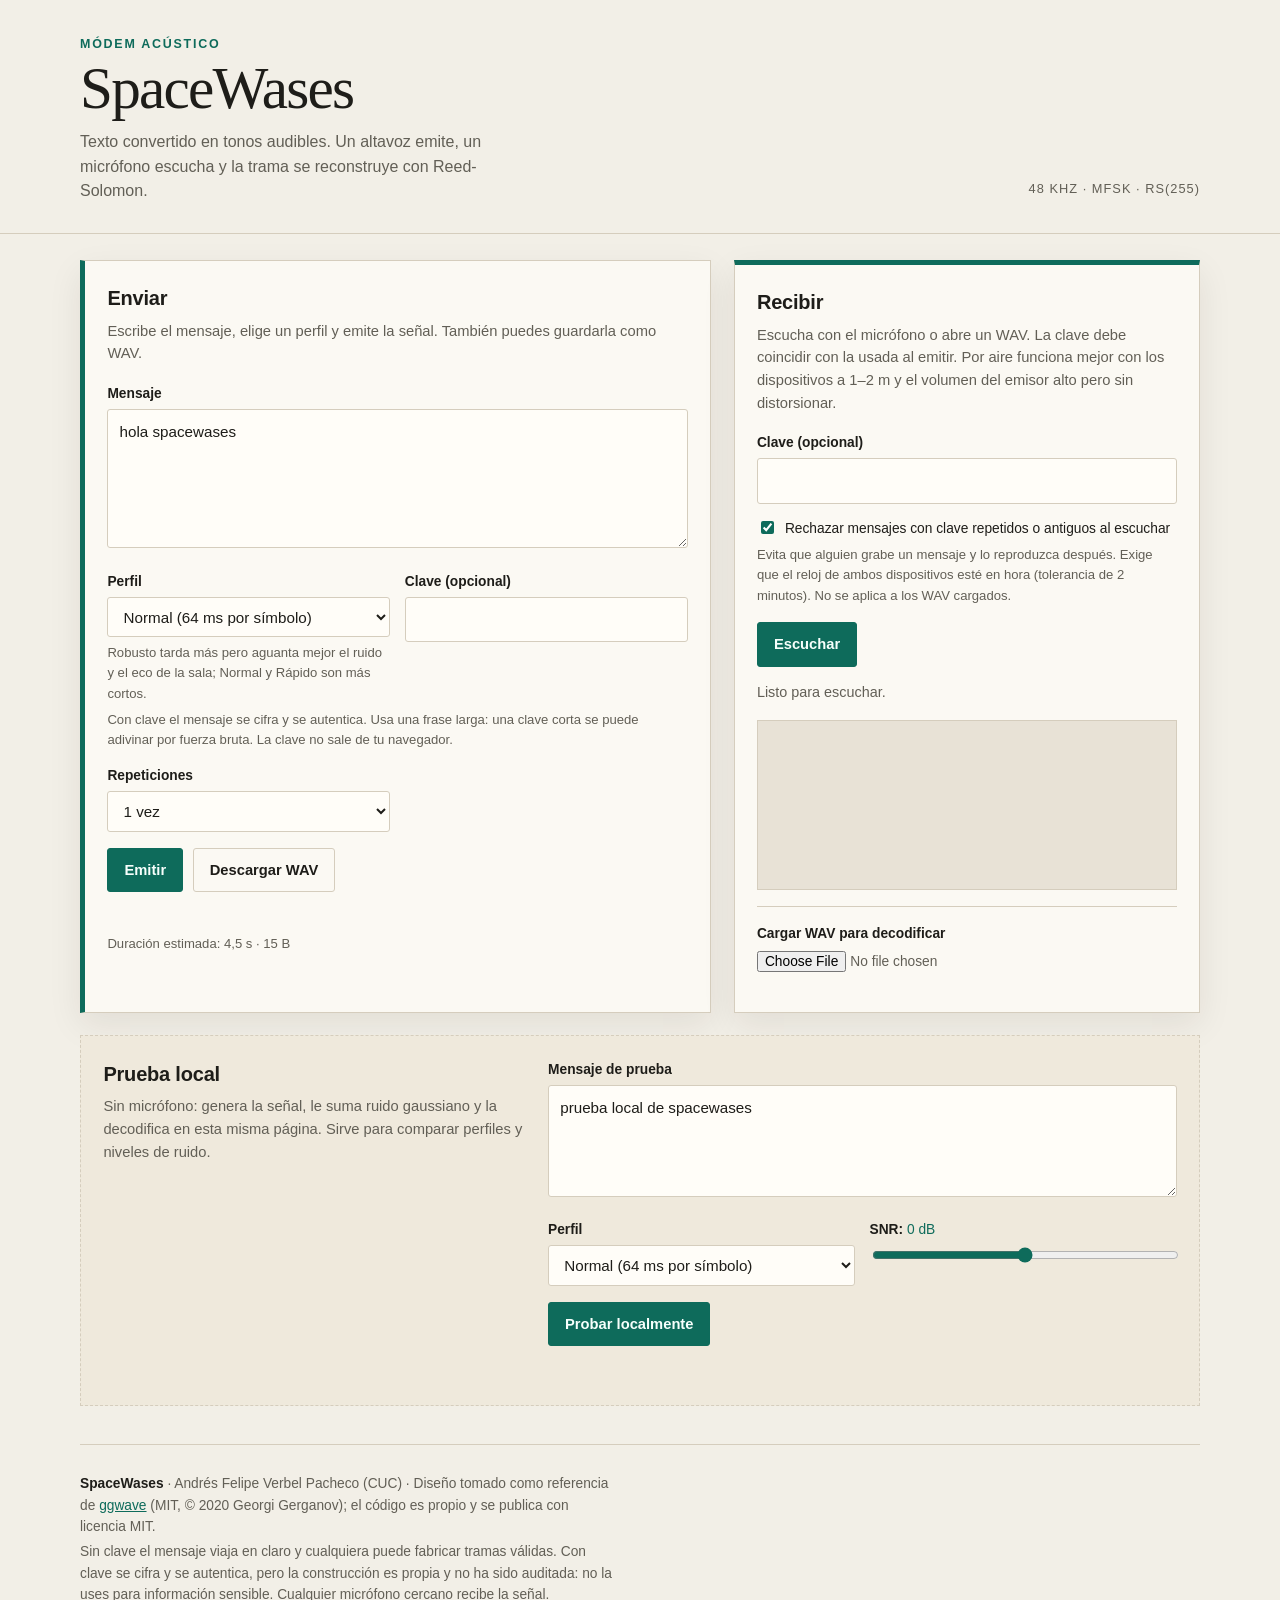
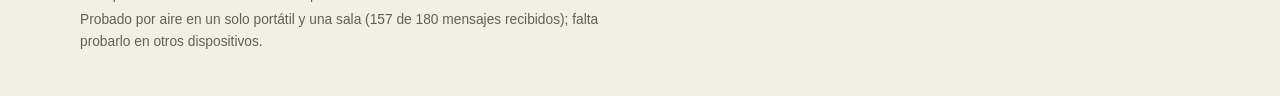
==== mi_version/web/index.html @ 9a7e0c62 "Licencia MIT para el material propio" ====
<!doctype html>
<html lang="es">
<head>
  <meta charset="utf-8">
  <meta name="viewport" content="width=device-width, initial-scale=1">
  <meta http-equiv="Content-Security-Policy" content="default-src 'self'; script-src 'self'; style-src 'self'; img-src 'self' data:; connect-src 'self'; object-src 'none'; base-uri 'none'; form-action 'none'">
  <meta name="description" content="SpaceWases: módem acústico para transmitir texto por sonido con el altavoz y el micrófono.">
  <title>SpaceWases · módem acústico</title>
  <link rel="stylesheet" href="style.css?v=20261031">
</head>
<body>
  <header class="site-header">
    <div class="wrap header-inner">
      <div>
        <p class="eyebrow">Módem acústico</p>
        <h1>SpaceWases</h1>
        <p class="lede">Texto convertido en tonos audibles. Un altavoz emite, un micrófono escucha y la trama se reconstruye con Reed-Solomon.</p>
      </div>
      <p class="header-note">48 kHz · MFSK · RS(255)</p>
    </div>
  </header>

  <main class="wrap layout">
    <section class="panel panel-send" aria-labelledby="send-title">
      <h2 id="send-title">Enviar</h2>
      <p class="panel-note">Escribe el mensaje, elige un perfil y emite la señal. También puedes guardarla como WAV.</p>

      <label for="send-text">Mensaje</label>
      <textarea id="send-text" rows="5" maxlength="2000">hola spacewases</textarea>

      <div class="field-row">
        <div class="field">
          <label for="send-profile">Perfil</label>
          <select id="send-profile" aria-describedby="profile-hint"></select>
          <p id="profile-hint" class="meta">Robusto tarda más pero aguanta mejor el ruido y el eco de la sala; Normal y Rápido son más cortos.</p>
        </div>
        <div class="field">
          <label for="send-key">Clave (opcional)</label>
          <input id="send-key" type="password" autocomplete="off" spellcheck="false" aria-describedby="key-hint">
        </div>
      </div>
      <p id="key-hint" class="meta">Con clave el mensaje se cifra y se autentica. Usa una frase larga: una clave corta se puede adivinar por fuerza bruta. La clave no sale de tu navegador.</p>

      <div class="field-row">
        <div class="field">
          <label for="send-repeat">Repeticiones</label>
          <select id="send-repeat">
            <option value="1">1 vez</option>
            <option value="2">2 veces (tolera un bloque dañado)</option>
            <option value="3">3 veces</option>
          </select>
        </div>
      </div>

      <div class="actions">
        <button id="emit" type="button" class="primary">Emitir</button>
        <button id="download" type="button">Descargar WAV</button>
      </div>
      <p id="send-status" class="status" role="status" aria-live="polite"></p>
      <p id="duration" class="meta"></p>
    </section>

    <section class="panel panel-receive" aria-labelledby="receive-title">
      <h2 id="receive-title">Recibir</h2>
      <p class="panel-note">Escucha con el micrófono o abre un WAV. La clave debe coincidir con la usada al emitir. Por aire funciona mejor con los dispositivos a 1–2 m y el volumen del emisor alto pero sin distorsionar.</p>

      <label for="receive-key">Clave (opcional)</label>
      <input id="receive-key" type="password" autocomplete="off" spellcheck="false">

      <label class="check" for="replay-guard">
        <input id="replay-guard" type="checkbox" checked>
        Rechazar mensajes con clave repetidos o antiguos al escuchar
      </label>
      <p class="meta">Evita que alguien grabe un mensaje y lo reproduzca después. Exige que el reloj de ambos dispositivos esté en hora (tolerancia de 2 minutos). No se aplica a los WAV cargados.</p>

      <div class="actions">
        <button id="listen" type="button" class="primary">Escuchar</button>
      </div>
      <p id="receive-status" class="status" role="status" aria-live="polite">Listo para escuchar.</p>

      <canvas id="spectrum" role="img" aria-label="Espectro de audio en vivo"></canvas>

      <div class="file-row">
        <label for="wav-file">Cargar WAV para decodificar</label>
        <input id="wav-file" type="file" accept=".wav,audio/wav,audio/x-wav">
      </div>

      <ol id="messages" class="messages" aria-live="polite" aria-label="Mensajes recibidos"></ol>
    </section>

    <section class="panel panel-local" aria-labelledby="local-title">
      <div class="local-copy">
        <h2 id="local-title">Prueba local</h2>
        <p class="panel-note">Sin micrófono: genera la señal, le suma ruido gaussiano y la decodifica en esta misma página. Sirve para comparar perfiles y niveles de ruido.</p>
      </div>

      <div class="local-form">
        <label for="local-text">Mensaje de prueba</label>
        <textarea id="local-text" rows="2" maxlength="2000">prueba local de spacewases</textarea>

        <div class="field-row">
          <div class="field">
            <label for="local-profile">Perfil</label>
            <select id="local-profile"></select>
          </div>
          <div class="field">
            <label for="local-snr">SNR: <output id="snr-value" for="local-snr">0 dB</output></label>
            <input id="local-snr" type="range" min="-12" max="12" step="1" value="0">
          </div>
        </div>

        <div class="actions">
          <button id="local-run" type="button" class="primary">Probar localmente</button>
        </div>
        <p id="local-result" class="status" role="status" aria-live="polite"></p>
      </div>
    </section>
  </main>

  <footer class="wrap site-footer">
    <p><strong>SpaceWases</strong> · Andrés Felipe Verbel Pacheco (CUC) · Diseño tomado como referencia de <a href="https://github.com/ggerganov/ggwave">ggwave</a> (MIT, © 2020 Georgi Gerganov); el código es propio y se publica con licencia MIT.</p>
    <p>Sin clave el mensaje viaja en claro y cualquiera puede fabricar tramas válidas. Con clave se cifra y se autentica, pero la construcción es propia y no ha sido auditada: no la uses para información sensible. Cualquier micrófono cercano recibe la señal.</p>
    <p>Probado por aire en un solo portátil y una sala (157 de 180 mensajes recibidos); falta probarlo en otros dispositivos.</p>
  </footer>

  <script type="module" src="app.js?v=20261031"></script>
</body>
</html>
---- mi_version/web/style.css ----
:root {
  color-scheme: light dark;
  --bg: #f2efe7;
  --surface: #fbf9f3;
  --surface-2: #efe9dc;
  --field: #fffdf8;
  --ink: #1e1d19;
  --muted: #625f56;
  --line: #d5cdbd;
  --accent: #0e6b5b;
  --accent-ink: #f7fffc;
  --accent-soft: #d9ebe5;
  --focus: #9b5a12;
  --ok: #1d6b3c;
  --error: #9c2f27;
  --busy: #7a5410;
  --canvas: #e8e2d6;
  --shadow: 0 12px 32px rgb(35 30 18 / 8%);
}

@media (prefers-color-scheme: dark) {
  :root {
    --bg: #121512;
    --surface: #1a1e1a;
    --surface-2: #20251f;
    --field: #121612;
    --ink: #e9e6dd;
    --muted: #a9a497;
    --line: #353b32;
    --accent: #77cbb8;
    --accent-ink: #0b1a15;
    --accent-soft: #1e3b32;
    --focus: #e0a458;
    --ok: #8ed6a8;
    --error: #f0a19a;
    --busy: #e6c274;
    --canvas: #0e120e;
    --shadow: 0 14px 34px rgb(0 0 0 / 35%);
  }
}

* {
  box-sizing: border-box;
}

html {
  scroll-behavior: smooth;
}

body {
  margin: 0;
  background: var(--bg);
  color: var(--ink);
  font-family: "Segoe UI", "Helvetica Neue", Arial, sans-serif;
  font-size: 16px;
  line-height: 1.55;
}

.wrap {
  width: min(1120px, 100% - 2.5rem);
  margin-inline: auto;
}

.site-header {
  border-bottom: 1px solid var(--line);
  padding: 2.2rem 0 1.8rem;
}

.header-inner {
  display: flex;
  align-items: flex-end;
  justify-content: space-between;
  gap: 2rem;
}

.eyebrow {
  margin: 0 0 0.25rem;
  color: var(--accent);
  font-size: 0.78rem;
  font-weight: 700;
  letter-spacing: 0.14em;
  text-transform: uppercase;
}

h1 {
  margin: 0;
  font-family: Georgia, "Times New Roman", serif;
  font-size: clamp(2.4rem, 5vw, 3.7rem);
  font-weight: 500;
  letter-spacing: -0.03em;
  line-height: 1;
}

.lede {
  margin: 0.75rem 0 0;
  max-width: 48ch;
  color: var(--muted);
}

.header-note {
  margin: 0;
  padding-bottom: 0.35rem;
  color: var(--muted);
  font-size: 0.8rem;
  letter-spacing: 0.08em;
  text-transform: uppercase;
  white-space: nowrap;
}

.layout {
  display: grid;
  grid-template-columns: minmax(0, 1.15fr) minmax(0, 0.85fr);
  gap: 1.4rem;
  padding: 1.6rem 0 2.4rem;
}

.panel {
  min-width: 0;
  background: var(--surface);
  border: 1px solid var(--line);
  padding: 1.4rem;
  box-shadow: var(--shadow);
}

.panel-send {
  border-left: 5px solid var(--accent);
}

.panel-receive {
  border-top: 5px solid var(--accent);
}

.panel-local {
  grid-column: 1 / -1;
  display: grid;
  grid-template-columns: minmax(0, 0.8fr) minmax(0, 1.2fr);
  gap: 1.6rem;
  background: var(--surface-2);
  border-style: dashed;
  box-shadow: none;
}

h2 {
  margin: 0 0 0.35rem;
  font-size: 1.25rem;
  font-weight: 700;
  letter-spacing: -0.01em;
}

.panel-note {
  margin: 0 0 1.1rem;
  color: var(--muted);
  font-size: 0.92rem;
}

label {
  display: block;
  margin-bottom: 0.3rem;
  font-size: 0.86rem;
  font-weight: 600;
}

textarea,
input[type="password"],
input[type="text"],
select {
  width: 100%;
  padding: 0.62rem 0.7rem;
  border: 1px solid var(--line);
  border-radius: 3px;
  background: var(--field);
  color: var(--ink);
  font: inherit;
  font-size: 0.95rem;
}

textarea {
  min-height: 7rem;
  resize: vertical;
}

input[type="range"] {
  width: 100%;
  accent-color: var(--accent);
}

textarea:focus-visible,
input:focus-visible,
select:focus-visible,
button:focus-visible,
a:focus-visible {
  outline: 3px solid var(--focus);
  outline-offset: 2px;
}

.field-row {
  display: grid;
  grid-template-columns: 1fr 1fr;
  gap: 0.9rem;
  margin-top: 0.9rem;
}

.field {
  min-width: 0;
}

.actions {
  display: flex;
  flex-wrap: wrap;
  gap: 0.6rem;
  margin-top: 1rem;
}

button {
  border: 1px solid var(--line);
  border-radius: 3px;
  padding: 0.62rem 1rem;
  background: transparent;
  color: var(--ink);
  font: inherit;
  font-size: 0.92rem;
  font-weight: 600;
  cursor: pointer;
}

button:hover:not(:disabled) {
  border-color: var(--accent);
  color: var(--accent);
}

button.primary {
  background: var(--accent);
  border-color: var(--accent);
  color: var(--accent-ink);
}

button.primary:hover:not(:disabled) {
  filter: brightness(1.08);
  color: var(--accent-ink);
}

button.active {
  background: var(--error);
  border-color: var(--error);
  color: #fff;
}

button:disabled {
  cursor: wait;
  opacity: 0.55;
}

.status {
  min-height: 1.5em;
  margin: 0.9rem 0 0;
  color: var(--muted);
  font-size: 0.9rem;
}

.status[data-kind="ok"] {
  color: var(--ok);
}

.status[data-kind="error"] {
  color: var(--error);
}

.status[data-kind="busy"] {
  color: var(--busy);
}

.meta {
  margin: 0.35rem 0 0;
  color: var(--muted);
  font-size: 0.82rem;
}

label.check {
  display: flex;
  align-items: flex-start;
  gap: 0.5rem;
  margin: 0.9rem 0 0;
  font-weight: 500;
}

label.check input {
  margin-top: 0.2rem;
  accent-color: var(--accent);
}

canvas {
  display: block;
  width: 100%;
  height: 170px;
  margin-top: 1rem;
  border: 1px solid var(--line);
  background: var(--canvas);
}

.file-row {
  margin-top: 1rem;
  padding-top: 1rem;
  border-top: 1px solid var(--line);
}

input[type="file"] {
  max-width: 100%;
  color: var(--muted);
  font-size: 0.86rem;
}

.messages {
  margin: 1rem 0 0;
  padding: 0;
  max-height: 14rem;
  overflow-y: auto;
  list-style: none;
}

.messages li {
  display: grid;
  grid-template-columns: auto 1fr auto;
  gap: 0.6rem;
  align-items: baseline;
  padding: 0.55rem 0;
  border-top: 1px solid var(--line);
  font-size: 0.9rem;
}

.messages time {
  color: var(--muted);
  font-variant-numeric: tabular-nums;
  font-size: 0.78rem;
}

.message-text {
  overflow-wrap: anywhere;
}

.message-kind {
  color: var(--accent);
  font-size: 0.72rem;
  font-weight: 700;
  letter-spacing: 0.08em;
  text-transform: uppercase;
}

.local-copy {
  align-self: start;
}

.local-form {
  min-width: 0;
}

output {
  font-weight: 400;
  color: var(--accent);
}

.site-footer {
  padding: 1.5rem 0 2.5rem;
  border-top: 1px solid var(--line);
  color: var(--muted);
  font-size: 0.86rem;
}

.site-footer p {
  margin: 0.25rem 0;
  max-width: 70ch;
}

.site-footer strong {
  color: var(--ink);
}

.site-footer a {
  color: var(--accent);
}

@media (max-width: 860px) {
  .layout,
  .panel-local {
    grid-template-columns: minmax(0, 1fr);
  }

  .header-inner {
    align-items: flex-start;
    flex-direction: column;
    gap: 1rem;
  }

  .header-note {
    white-space: normal;
  }
}

@media (max-width: 560px) {
  .field-row {
    grid-template-columns: 1fr;
  }

  .messages li {
    grid-template-columns: 1fr auto;
  }

  .messages time {
    grid-column: 1 / -1;
  }
}

@media (prefers-reduced-motion: reduce) {
  html {
    scroll-behavior: auto;
  }

  *,
  *::before,
  *::after {
    animation-duration: 0.01ms !important;
    animation-iteration-count: 1 !important;
    transition-duration: 0.01ms !important;
  }
}
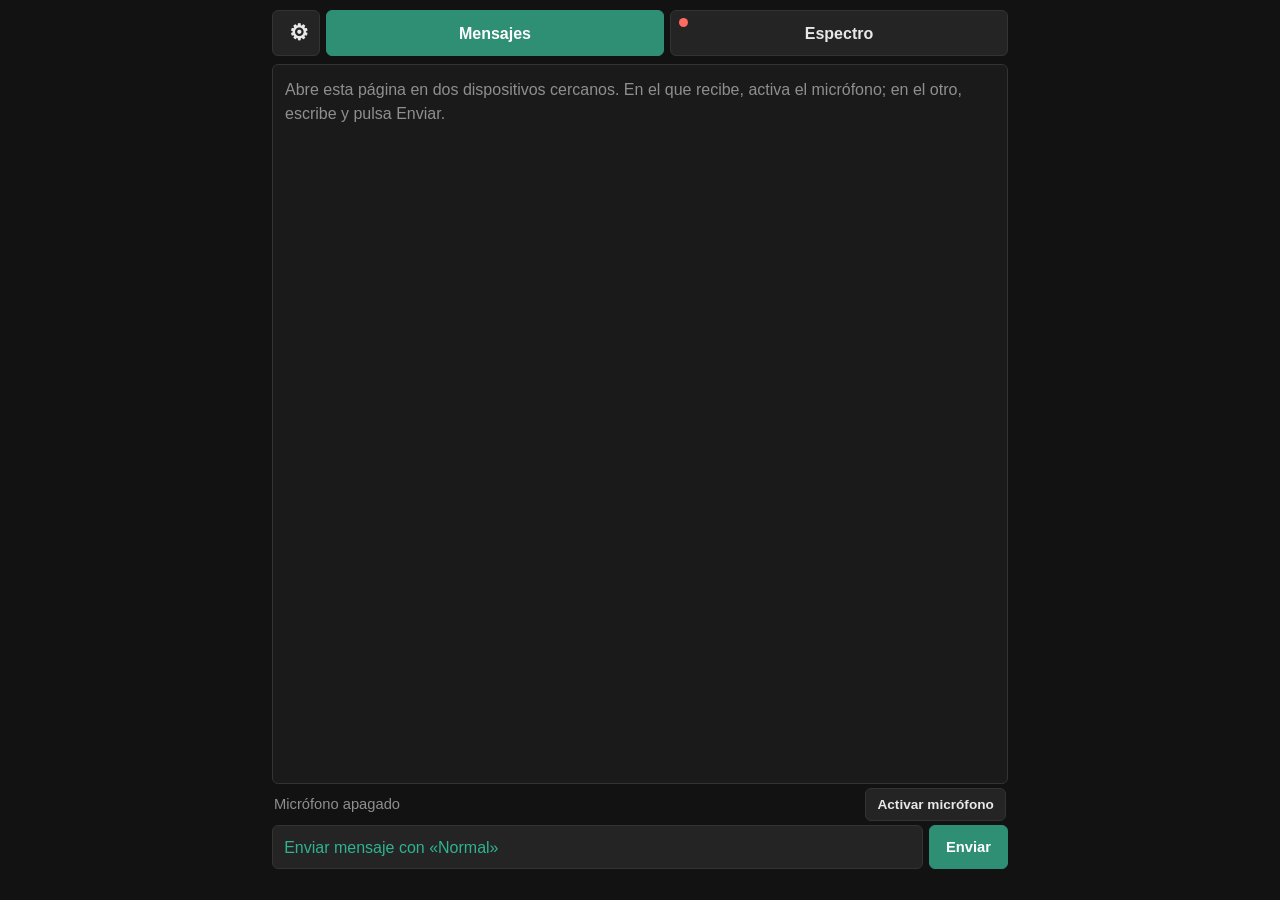
==== commit f3b64eed: "Interfaz web con la disposicion de Waver" ====
--- a/mi_version/web/index.html
+++ b/mi_version/web/index.html
@@ -2,127 +2,113 @@
 <html lang="es">
 <head>
   <meta charset="utf-8">
-  <meta name="viewport" content="width=device-width, initial-scale=1">
+  <meta name="viewport" content="width=device-width, initial-scale=1, viewport-fit=cover">
   <meta http-equiv="Content-Security-Policy" content="default-src 'self'; script-src 'self'; style-src 'self'; img-src 'self' data:; connect-src 'self'; object-src 'none'; base-uri 'none'; form-action 'none'">
-  <meta name="description" content="SpaceWases: módem acústico para transmitir texto por sonido con el altavoz y el micrófono.">
-  <title>SpaceWases · módem acústico</title>
-  <link rel="stylesheet" href="style.css?v=20261031">
+  <meta name="description" content="SpaceWases: envía y recibe texto por sonido entre dispositivos cercanos, con el altavoz y el micrófono.">
+  <meta name="theme-color" content="#141414">
+  <title>SpaceWases</title>
+  <link rel="stylesheet" href="style.css?v=20261031b">
 </head>
 <body>
-  <header class="site-header">
-    <div class="wrap header-inner">
-      <div>
-        <p class="eyebrow">Módem acústico</p>
-        <h1>SpaceWases</h1>
-        <p class="lede">Texto convertido en tonos audibles. Un altavoz emite, un micrófono escucha y la trama se reconstruye con Reed-Solomon.</p>
-      </div>
-      <p class="header-note">48 kHz · MFSK · RS(255)</p>
-    </div>
-  </header>
+  <div class="app">
+    <nav class="tabs" role="tablist" aria-label="Secciones">
+      <button id="tab-settings" class="tab tab-icon" type="button" role="tab" aria-controls="view-settings" aria-selected="false" aria-label="Ajustes" title="Ajustes">⚙</button>
+      <button id="tab-messages" class="tab" type="button" role="tab" aria-controls="view-messages" aria-selected="true">
+        <span id="dot-messages" class="dot dot-new" hidden></span>Mensajes
+      </button>
+      <button id="tab-spectrum" class="tab" type="button" role="tab" aria-controls="view-spectrum" aria-selected="false">
+        <span id="dot-spectrum" class="dot dot-off" aria-hidden="true"></span>Espectro
+      </button>
+    </nav>
 
-  <main class="wrap layout">
-    <section class="panel panel-send" aria-labelledby="send-title">
-      <h2 id="send-title">Enviar</h2>
-      <p class="panel-note">Escribe el mensaje, elige un perfil y emite la señal. También puedes guardarla como WAV.</p>
+    <section id="view-messages" class="view view-messages" role="tabpanel" aria-labelledby="tab-messages">
+      <ol id="messages" class="log" aria-live="polite" aria-label="Historial de mensajes">
+        <li class="log-hint">Abre esta página en dos dispositivos cercanos. En el que recibe, activa el micrófono; en el otro, escribe y pulsa Enviar.</li>
+      </ol>
 
-      <label for="send-text">Mensaje</label>
-      <textarea id="send-text" rows="5" maxlength="2000">hola spacewases</textarea>
-
-      <div class="field-row">
-        <div class="field">
-          <label for="send-profile">Perfil</label>
-          <select id="send-profile" aria-describedby="profile-hint"></select>
-          <p id="profile-hint" class="meta">Robusto tarda más pero aguanta mejor el ruido y el eco de la sala; Normal y Rápido son más cortos.</p>
-        </div>
-        <div class="field">
-          <label for="send-key">Clave (opcional)</label>
-          <input id="send-key" type="password" autocomplete="off" spellcheck="false" aria-describedby="key-hint">
-        </div>
-      </div>
-      <p id="key-hint" class="meta">Con clave el mensaje se cifra y se autentica. Usa una frase larga: una clave corta se puede adivinar por fuerza bruta. La clave no sale de tu navegador.</p>
-
-      <div class="field-row">
-        <div class="field">
-          <label for="send-repeat">Repeticiones</label>
-          <select id="send-repeat">
-            <option value="1">1 vez</option>
-            <option value="2">2 veces (tolera un bloque dañado)</option>
-            <option value="3">3 veces</option>
-          </select>
-        </div>
+      <div class="statusline">
+        <span id="rx-status" class="rx-status" role="status">Micrófono apagado</span>
+        <progress id="tx-progress" class="tx-progress" max="1" value="0" hidden></progress>
+        <button id="cancel-rx" type="button" class="small" hidden>Detener</button>
+        <button id="listen" type="button" class="small">Activar micrófono</button>
       </div>
 
-      <div class="actions">
-        <button id="emit" type="button" class="primary">Emitir</button>
-        <button id="download" type="button">Descargar WAV</button>
-      </div>
-      <p id="send-status" class="status" role="status" aria-live="polite"></p>
-      <p id="duration" class="meta"></p>
+      <form id="send-form" class="composer" autocomplete="off">
+        <label for="send-text" class="visually-hidden">Mensaje</label>
+        <input id="send-text" type="text" maxlength="2000" enterkeyhint="send" spellcheck="true">
+        <button id="emit" type="submit" class="primary">Enviar</button>
+      </form>
+      <p id="duration" class="duration" aria-live="off"></p>
     </section>
 
-    <section class="panel panel-receive" aria-labelledby="receive-title">
-      <h2 id="receive-title">Recibir</h2>
-      <p class="panel-note">Escucha con el micrófono o abre un WAV. La clave debe coincidir con la usada al emitir. Por aire funciona mejor con los dispositivos a 1–2 m y el volumen del emisor alto pero sin distorsionar.</p>
+    <section id="view-spectrum" class="view view-spectrum" role="tabpanel" aria-labelledby="tab-spectrum" hidden>
+      <canvas id="spectrum" role="img" aria-label="Espectro y cascada del audio del micrófono"></canvas>
+      <p class="muted">Arriba, el espectro actual hasta 8 kHz; abajo, la cascada de los últimos segundos. Los tonos de SpaceWases van de 1,9 a 6,2 kHz.</p>
+    </section>
 
-      <label for="receive-key">Clave (opcional)</label>
-      <input id="receive-key" type="password" autocomplete="off" spellcheck="false">
+    <section id="view-settings" class="view view-settings" role="tabpanel" aria-labelledby="tab-settings" hidden>
+      <h1>SpaceWases</h1>
+      <p class="muted">Texto por sonido entre dispositivos cercanos: MFSK a 48 kHz con Reed-Solomon.</p>
 
-      <label class="check" for="replay-guard">
-        <input id="replay-guard" type="checkbox" checked>
-        Rechazar mensajes con clave repetidos o antiguos al escuchar
-      </label>
-      <p class="meta">Evita que alguien grabe un mensaje y lo reproduzca después. Exige que el reloj de ambos dispositivos esté en hora (tolerancia de 2 minutos). No se aplica a los WAV cargados.</p>
-
-      <div class="actions">
-        <button id="listen" type="button" class="primary">Escuchar</button>
-      </div>
-      <p id="receive-status" class="status" role="status" aria-live="polite">Listo para escuchar.</p>
-
-      <canvas id="spectrum" role="img" aria-label="Espectro de audio en vivo"></canvas>
-
-      <div class="file-row">
-        <label for="wav-file">Cargar WAV para decodificar</label>
-        <input id="wav-file" type="file" accept=".wav,audio/wav,audio/x-wav">
+      <div class="setting">
+        <label for="volume">Volumen: <output id="volume-value" for="volume">100 %</output></label>
+        <input id="volume" type="range" min="5" max="100" step="5" value="100">
       </div>
 
-      <ol id="messages" class="messages" aria-live="polite" aria-label="Mensajes recibidos"></ol>
-    </section>
+      <fieldset class="setting">
+        <legend>Protocolo de envío</legend>
+        <div id="protocols" class="protocols"></div>
+        <p class="muted">Robusto aguanta mejor el ruido y el eco de la sala; Normal y Rápido son más cortos. El receptor reconoce los tres solo.</p>
+      </fieldset>
 
-    <section class="panel panel-local" aria-labelledby="local-title">
-      <div class="local-copy">
-        <h2 id="local-title">Prueba local</h2>
-        <p class="panel-note">Sin micrófono: genera la señal, le suma ruido gaussiano y la decodifica en esta misma página. Sirve para comparar perfiles y niveles de ruido.</p>
+      <div class="setting">
+        <label for="send-repeat">Repeticiones</label>
+        <select id="send-repeat">
+          <option value="1">1 vez</option>
+          <option value="2">2 veces (tolera un bloque dañado)</option>
+          <option value="3">3 veces</option>
+        </select>
       </div>
 
-      <div class="local-form">
-        <label for="local-text">Mensaje de prueba</label>
-        <textarea id="local-text" rows="2" maxlength="2000">prueba local de spacewases</textarea>
+      <div class="setting">
+        <label for="key">Clave compartida (opcional)</label>
+        <input id="key" type="password" autocomplete="off" spellcheck="false" aria-describedby="key-hint">
+        <p id="key-hint" class="muted">Con clave los mensajes se cifran y se autentican, y solo se reciben los cifrados con la misma clave. Usa una frase larga. La clave no sale de tu navegador.</p>
+        <label class="check" for="replay-guard">
+          <input id="replay-guard" type="checkbox" checked>
+          Rechazar mensajes con clave repetidos o antiguos (los relojes deben estar en hora, tolerancia de 2 min)
+        </label>
+      </div>
 
-        <div class="field-row">
-          <div class="field">
-            <label for="local-profile">Perfil</label>
-            <select id="local-profile"></select>
-          </div>
-          <div class="field">
-            <label for="local-snr">SNR: <output id="snr-value" for="local-snr">0 dB</output></label>
-            <input id="local-snr" type="range" min="-12" max="12" step="1" value="0">
-          </div>
+      <div class="setting">
+        <span class="label">Archivos WAV</span>
+        <div class="row">
+          <button id="download" type="button">Guardar el mensaje escrito como WAV</button>
+          <label class="button" for="wav-file">Decodificar un WAV</label>
+          <input id="wav-file" class="visually-hidden" type="file" accept=".wav,audio/wav,audio/x-wav">
         </div>
+        <p id="file-status" class="muted" role="status"></p>
+      </div>
 
-        <div class="actions">
-          <button id="local-run" type="button" class="primary">Probar localmente</button>
+      <details class="setting">
+        <summary>Prueba sin micrófono</summary>
+        <p class="muted">Genera la señal, le suma ruido gaussiano y la decodifica en esta página.</p>
+        <label for="local-snr">SNR: <output id="snr-value" for="local-snr">0 dB</output></label>
+        <input id="local-snr" type="range" min="-12" max="12" step="1" value="0">
+        <div class="row">
+          <button id="local-run" type="button">Probar con el mensaje escrito</button>
         </div>
-        <p id="local-result" class="status" role="status" aria-live="polite"></p>
-      </div>
+        <p id="local-result" class="muted" role="status"></p>
+      </details>
+
+      <footer class="credits">
+        <p>Andrés Felipe Verbel Pacheco (CUC) · licencia MIT. Diseño tomado como referencia de <a href="https://github.com/ggerganov/ggwave">ggwave</a> y Waver (MIT, © 2020 Georgi Gerganov); el código es propio.</p>
+        <p>Sin clave el mensaje viaja en claro y cualquiera puede fabricar mensajes. Con clave se cifra y se autentica, pero la construcción no ha sido auditada por terceros: no la uses para información sensible. Cualquier micrófono cercano recibe la señal.</p>
+        <p>Probado por aire en un solo portátil y una sala (157 de 180 mensajes recibidos).</p>
+      </footer>
     </section>
-  </main>
+  </div>
 
-  <footer class="wrap site-footer">
-    <p><strong>SpaceWases</strong> · Andrés Felipe Verbel Pacheco (CUC) · Diseño tomado como referencia de <a href="https://github.com/ggerganov/ggwave">ggwave</a> (MIT, © 2020 Georgi Gerganov); el código es propio y se publica con licencia MIT.</p>
-    <p>Sin clave el mensaje viaja en claro y cualquiera puede fabricar tramas válidas. Con clave se cifra y se autentica, pero la construcción es propia y no ha sido auditada: no la uses para información sensible. Cualquier micrófono cercano recibe la señal.</p>
-    <p>Probado por aire en un solo portátil y una sala (157 de 180 mensajes recibidos); falta probarlo en otros dispositivos.</p>
-  </footer>
-
-  <script type="module" src="app.js?v=20261031"></script>
+  <script type="module" src="app.js?v=20261031b"></script>
 </body>
 </html>
--- a/mi_version/web/style.css
+++ b/mi_version/web/style.css
@@ -1,182 +1,248 @@
 :root {
-  color-scheme: light dark;
-  --bg: #f2efe7;
-  --surface: #fbf9f3;
-  --surface-2: #efe9dc;
-  --field: #fffdf8;
-  --ink: #1e1d19;
-  --muted: #625f56;
-  --line: #d5cdbd;
-  --accent: #0e6b5b;
-  --accent-ink: #f7fffc;
-  --accent-soft: #d9ebe5;
-  --focus: #9b5a12;
-  --ok: #1d6b3c;
-  --error: #9c2f27;
-  --busy: #7a5410;
-  --canvas: #e8e2d6;
-  --shadow: 0 12px 32px rgb(35 30 18 / 8%);
-}
-
-@media (prefers-color-scheme: dark) {
-  :root {
-    --bg: #121512;
-    --surface: #1a1e1a;
-    --surface-2: #20251f;
-    --field: #121612;
-    --ink: #e9e6dd;
-    --muted: #a9a497;
-    --line: #353b32;
-    --accent: #77cbb8;
-    --accent-ink: #0b1a15;
-    --accent-soft: #1e3b32;
-    --focus: #e0a458;
-    --ok: #8ed6a8;
-    --error: #f0a19a;
-    --busy: #e6c274;
-    --canvas: #0e120e;
-    --shadow: 0 14px 34px rgb(0 0 0 / 35%);
-  }
+  color-scheme: dark;
+  --bg: #121212;
+  --panel: #1a1a1a;
+  --frame: #242424;
+  --frame-hover: #2e2e2e;
+  --line: #333333;
+  --ink: #e8e8e8;
+  --muted: #8f8f8f;
+  --recv: #4fe07a;
+  --send: #f0d84a;
+  --proto: #2fb391;
+  --error: #ff6b61;
+  --accent: #2f8f74;
+  --accent-ink: #ffffff;
+  --focus: #f0d84a;
+  --canvas: #0b0b0b;
 }
 
 * {
   box-sizing: border-box;
 }
 
-html {
-  scroll-behavior: smooth;
+[hidden] {
+  display: none !important;
+}
+
+html,
+body {
+  height: 100%;
 }
 
 body {
   margin: 0;
   background: var(--bg);
   color: var(--ink);
-  font-family: "Segoe UI", "Helvetica Neue", Arial, sans-serif;
+  font-family: "Segoe UI", Roboto, "Helvetica Neue", Arial, sans-serif;
   font-size: 16px;
-  line-height: 1.55;
-}
-
-.wrap {
-  width: min(1120px, 100% - 2.5rem);
+  line-height: 1.45;
+}
+
+.app {
+  display: flex;
+  flex-direction: column;
+  width: min(760px, 100%);
+  height: 100vh;
+  height: 100dvh;
   margin-inline: auto;
-}
-
-.site-header {
-  border-bottom: 1px solid var(--line);
-  padding: 2.2rem 0 1.8rem;
-}
-
-.header-inner {
-  display: flex;
-  align-items: flex-end;
-  justify-content: space-between;
-  gap: 2rem;
-}
-
-.eyebrow {
-  margin: 0 0 0.25rem;
-  color: var(--accent);
-  font-size: 0.78rem;
-  font-weight: 700;
-  letter-spacing: 0.14em;
-  text-transform: uppercase;
-}
-
-h1 {
+  padding: max(10px, env(safe-area-inset-top)) 12px max(10px, env(safe-area-inset-bottom));
+}
+
+.visually-hidden {
+  position: absolute;
+  width: 1px;
+  height: 1px;
+  overflow: hidden;
+  clip: rect(0 0 0 0);
+  white-space: nowrap;
+}
+
+/* Barra de pestañas, como la de Waver: ajustes, mensajes y espectro. */
+.tabs {
+  display: grid;
+  grid-template-columns: 3rem 1fr 1fr;
+  gap: 6px;
+  margin-bottom: 8px;
+}
+
+.tab {
+  position: relative;
+  min-height: 2.9rem;
+  border: 1px solid var(--line);
+  border-radius: 6px;
+  background: var(--frame);
+  color: var(--ink);
+  font: inherit;
+  font-weight: 600;
+  cursor: pointer;
+}
+
+.tab-icon {
+  font-size: 1.35rem;
+  line-height: 1;
+}
+
+.tab:hover {
+  background: var(--frame-hover);
+}
+
+.tab[aria-selected="true"],
+.tab[aria-selected="true"]:hover:not(:disabled) {
+  background: var(--accent);
+  border-color: var(--accent);
+  color: var(--accent-ink);
+}
+
+.dot {
+  position: absolute;
+  top: 7px;
+  left: 8px;
+  width: 9px;
+  height: 9px;
+  border-radius: 50%;
+}
+
+.dot[hidden] {
+  display: none;
+}
+
+.dot-new,
+.dot-off {
+  background: var(--error);
+}
+
+.dot-on {
+  background: var(--recv);
+}
+
+.view {
+  flex: 1;
+  min-height: 0;
+}
+
+.view[hidden] {
+  display: none;
+}
+
+/* Mensajes: historial que ocupa todo el alto, línea de estado y caja de envío. */
+.view-messages {
+  display: flex;
+  flex-direction: column;
+}
+
+.log {
+  flex: 1;
+  min-height: 0;
   margin: 0;
-  font-family: Georgia, "Times New Roman", serif;
-  font-size: clamp(2.4rem, 5vw, 3.7rem);
-  font-weight: 500;
-  letter-spacing: -0.03em;
-  line-height: 1;
-}
-
-.lede {
-  margin: 0.75rem 0 0;
-  max-width: 48ch;
-  color: var(--muted);
-}
-
-.header-note {
-  margin: 0;
-  padding-bottom: 0.35rem;
+  padding: 10px 12px;
+  overflow-y: auto;
+  list-style: none;
+  border: 1px solid var(--line);
+  border-radius: 6px;
+  background: var(--panel);
+}
+
+.log li {
+  padding: 3px 0;
+  overflow-wrap: anywhere;
+}
+
+.log-hint {
+  color: var(--muted);
+}
+
+.meta-line {
+  color: var(--muted);
+  font-variant-numeric: tabular-nums;
+}
+
+.recv {
+  color: var(--recv);
+}
+
+.send {
+  color: var(--send);
+}
+
+.proto {
+  color: var(--proto);
+}
+
+.error-text {
+  color: var(--error);
+}
+
+.statusline {
+  display: flex;
+  align-items: center;
+  gap: 8px;
+  min-height: 2.4rem;
+  padding: 4px 2px;
+}
+
+.rx-status {
+  flex: 1;
+  min-width: 0;
+  color: var(--muted);
+  font-size: 0.92rem;
+}
+
+.rx-status[data-kind="busy"] {
+  color: var(--recv);
+}
+
+.rx-status[data-kind="send"] {
+  color: var(--send);
+}
+
+.rx-status[data-kind="error"] {
+  color: var(--error);
+}
+
+.tx-progress {
+  flex: 1;
+  height: 0.8rem;
+  accent-color: var(--send);
+}
+
+.tx-progress[hidden] {
+  display: none;
+}
+
+.composer {
+  display: flex;
+  gap: 6px;
+}
+
+.composer input {
+  flex: 1;
+  min-width: 0;
+}
+
+.composer input::placeholder {
+  color: var(--proto);
+  opacity: 1;
+}
+
+.duration {
+  min-height: 1.3em;
+  margin: 4px 2px 0;
   color: var(--muted);
   font-size: 0.8rem;
-  letter-spacing: 0.08em;
-  text-transform: uppercase;
-  white-space: nowrap;
-}
-
-.layout {
-  display: grid;
-  grid-template-columns: minmax(0, 1.15fr) minmax(0, 0.85fr);
-  gap: 1.4rem;
-  padding: 1.6rem 0 2.4rem;
-}
-
-.panel {
-  min-width: 0;
-  background: var(--surface);
-  border: 1px solid var(--line);
-  padding: 1.4rem;
-  box-shadow: var(--shadow);
-}
-
-.panel-send {
-  border-left: 5px solid var(--accent);
-}
-
-.panel-receive {
-  border-top: 5px solid var(--accent);
-}
-
-.panel-local {
-  grid-column: 1 / -1;
-  display: grid;
-  grid-template-columns: minmax(0, 0.8fr) minmax(0, 1.2fr);
-  gap: 1.6rem;
-  background: var(--surface-2);
-  border-style: dashed;
-  box-shadow: none;
-}
-
-h2 {
-  margin: 0 0 0.35rem;
-  font-size: 1.25rem;
-  font-weight: 700;
-  letter-spacing: -0.01em;
-}
-
-.panel-note {
-  margin: 0 0 1.1rem;
-  color: var(--muted);
-  font-size: 0.92rem;
-}
-
-label {
-  display: block;
-  margin-bottom: 0.3rem;
-  font-size: 0.86rem;
-  font-weight: 600;
-}
-
-textarea,
+}
+
+/* Controles */
+input[type="text"],
 input[type="password"],
-input[type="text"],
 select {
   width: 100%;
-  padding: 0.62rem 0.7rem;
-  border: 1px solid var(--line);
-  border-radius: 3px;
-  background: var(--field);
+  padding: 0.6rem 0.7rem;
+  border: 1px solid var(--line);
+  border-radius: 6px;
+  background: var(--frame);
   color: var(--ink);
   font: inherit;
-  font-size: 0.95rem;
-}
-
-textarea {
-  min-height: 7rem;
-  resize: vertical;
 }
 
 input[type="range"] {
@@ -184,38 +250,13 @@
   accent-color: var(--accent);
 }
 
-textarea:focus-visible,
-input:focus-visible,
-select:focus-visible,
-button:focus-visible,
-a:focus-visible {
-  outline: 3px solid var(--focus);
-  outline-offset: 2px;
-}
-
-.field-row {
-  display: grid;
-  grid-template-columns: 1fr 1fr;
-  gap: 0.9rem;
-  margin-top: 0.9rem;
-}
-
-.field {
-  min-width: 0;
-}
-
-.actions {
-  display: flex;
-  flex-wrap: wrap;
-  gap: 0.6rem;
-  margin-top: 1rem;
-}
-
-button {
-  border: 1px solid var(--line);
-  border-radius: 3px;
-  padding: 0.62rem 1rem;
-  background: transparent;
+button,
+.button {
+  display: inline-block;
+  padding: 0.6rem 1rem;
+  border: 1px solid var(--line);
+  border-radius: 6px;
+  background: var(--frame);
   color: var(--ink);
   font: inherit;
   font-size: 0.92rem;
@@ -223,9 +264,9 @@
   cursor: pointer;
 }
 
-button:hover:not(:disabled) {
-  border-color: var(--accent);
-  color: var(--accent);
+button:hover:not(:disabled),
+.button:hover {
+  background: var(--frame-hover);
 }
 
 button.primary {
@@ -235,14 +276,18 @@
 }
 
 button.primary:hover:not(:disabled) {
-  filter: brightness(1.08);
-  color: var(--accent-ink);
+  filter: brightness(1.12);
+  background: var(--accent);
+}
+
+button.small {
+  padding: 0.35rem 0.7rem;
+  font-size: 0.85rem;
 }
 
 button.active {
-  background: var(--error);
   border-color: var(--error);
-  color: #fff;
+  color: var(--error);
 }
 
 button:disabled {
@@ -250,27 +295,109 @@
   opacity: 0.55;
 }
 
-.status {
-  min-height: 1.5em;
-  margin: 0.9rem 0 0;
-  color: var(--muted);
-  font-size: 0.9rem;
-}
-
-.status[data-kind="ok"] {
-  color: var(--ok);
-}
-
-.status[data-kind="error"] {
-  color: var(--error);
-}
-
-.status[data-kind="busy"] {
-  color: var(--busy);
-}
-
-.meta {
+button:focus-visible,
+input:focus-visible,
+select:focus-visible,
+summary:focus-visible,
+a:focus-visible,
+.tab:focus-visible,
+input.visually-hidden:focus-visible + .button,
+.button:has(+ input:focus-visible) {
+  outline: 2px solid var(--focus);
+  outline-offset: 2px;
+}
+
+/* Espectro */
+.view-spectrum {
+  display: flex;
+  flex-direction: column;
+}
+
+canvas {
+  display: block;
+  flex: 1;
+  width: 100%;
+  min-height: 0;
+  border: 1px solid var(--line);
+  border-radius: 6px;
+  background: var(--canvas);
+}
+
+/* Ajustes */
+.view-settings {
+  overflow-y: auto;
+  padding: 4px 4px 16px;
+}
+
+h1 {
+  margin: 4px 0 0;
+  font-size: 1.4rem;
+}
+
+.muted {
   margin: 0.35rem 0 0;
+  color: var(--muted);
+  font-size: 0.86rem;
+}
+
+.setting {
+  margin: 0;
+  padding: 14px 0;
+  border: 0;
+  border-top: 1px solid var(--line);
+}
+
+.view-settings > .muted {
+  margin-bottom: 12px;
+}
+
+label,
+legend,
+.label,
+summary {
+  display: block;
+  margin-bottom: 0.35rem;
+  padding: 0;
+  font-weight: 600;
+}
+
+summary {
+  cursor: pointer;
+}
+
+output {
+  color: var(--proto);
+}
+
+.protocols {
+  display: grid;
+  gap: 6px;
+}
+
+.protocols label {
+  display: flex;
+  align-items: center;
+  gap: 0.6rem;
+  margin: 0;
+  padding: 0.55rem 0.7rem;
+  border: 1px solid var(--line);
+  border-radius: 6px;
+  background: var(--frame);
+  font-weight: 500;
+  cursor: pointer;
+}
+
+.protocols label:has(input:checked) {
+  border-color: var(--accent);
+}
+
+.protocols input,
+label.check input {
+  accent-color: var(--accent);
+}
+
+.protocols .proto-detail {
+  margin-left: auto;
   color: var(--muted);
   font-size: 0.82rem;
 }
@@ -279,146 +406,37 @@
   display: flex;
   align-items: flex-start;
   gap: 0.5rem;
-  margin: 0.9rem 0 0;
-  font-weight: 500;
+  margin-top: 0.8rem;
+  font-weight: 400;
+  font-size: 0.9rem;
 }
 
 label.check input {
-  margin-top: 0.2rem;
-  accent-color: var(--accent);
-}
-
-canvas {
-  display: block;
-  width: 100%;
-  height: 170px;
-  margin-top: 1rem;
-  border: 1px solid var(--line);
-  background: var(--canvas);
-}
-
-.file-row {
-  margin-top: 1rem;
-  padding-top: 1rem;
+  margin-top: 0.25rem;
+}
+
+.row {
+  display: flex;
+  flex-wrap: wrap;
+  gap: 6px;
+  margin-top: 0.5rem;
+}
+
+.row .button {
+  margin: 0;
+}
+
+.credits {
+  padding-top: 14px;
   border-top: 1px solid var(--line);
-}
-
-input[type="file"] {
-  max-width: 100%;
-  color: var(--muted);
-  font-size: 0.86rem;
-}
-
-.messages {
-  margin: 1rem 0 0;
-  padding: 0;
-  max-height: 14rem;
-  overflow-y: auto;
-  list-style: none;
-}
-
-.messages li {
-  display: grid;
-  grid-template-columns: auto 1fr auto;
-  gap: 0.6rem;
-  align-items: baseline;
-  padding: 0.55rem 0;
-  border-top: 1px solid var(--line);
-  font-size: 0.9rem;
-}
-
-.messages time {
-  color: var(--muted);
-  font-variant-numeric: tabular-nums;
-  font-size: 0.78rem;
-}
-
-.message-text {
-  overflow-wrap: anywhere;
-}
-
-.message-kind {
-  color: var(--accent);
-  font-size: 0.72rem;
-  font-weight: 700;
-  letter-spacing: 0.08em;
-  text-transform: uppercase;
-}
-
-.local-copy {
-  align-self: start;
-}
-
-.local-form {
-  min-width: 0;
-}
-
-output {
-  font-weight: 400;
-  color: var(--accent);
-}
-
-.site-footer {
-  padding: 1.5rem 0 2.5rem;
-  border-top: 1px solid var(--line);
-  color: var(--muted);
-  font-size: 0.86rem;
-}
-
-.site-footer p {
-  margin: 0.25rem 0;
-  max-width: 70ch;
-}
-
-.site-footer strong {
-  color: var(--ink);
-}
-
-.site-footer a {
-  color: var(--accent);
-}
-
-@media (max-width: 860px) {
-  .layout,
-  .panel-local {
-    grid-template-columns: minmax(0, 1fr);
-  }
-
-  .header-inner {
-    align-items: flex-start;
-    flex-direction: column;
-    gap: 1rem;
-  }
-
-  .header-note {
-    white-space: normal;
-  }
-}
-
-@media (max-width: 560px) {
-  .field-row {
-    grid-template-columns: 1fr;
-  }
-
-  .messages li {
-    grid-template-columns: 1fr auto;
-  }
-
-  .messages time {
-    grid-column: 1 / -1;
-  }
-}
-
-@media (prefers-reduced-motion: reduce) {
-  html {
-    scroll-behavior: auto;
-  }
-
-  *,
-  *::before,
-  *::after {
-    animation-duration: 0.01ms !important;
-    animation-iteration-count: 1 !important;
-    transition-duration: 0.01ms !important;
-  }
-}
+  color: var(--muted);
+  font-size: 0.8rem;
+}
+
+.credits p {
+  margin: 0.3rem 0;
+}
+
+.credits a {
+  color: var(--proto);
+}
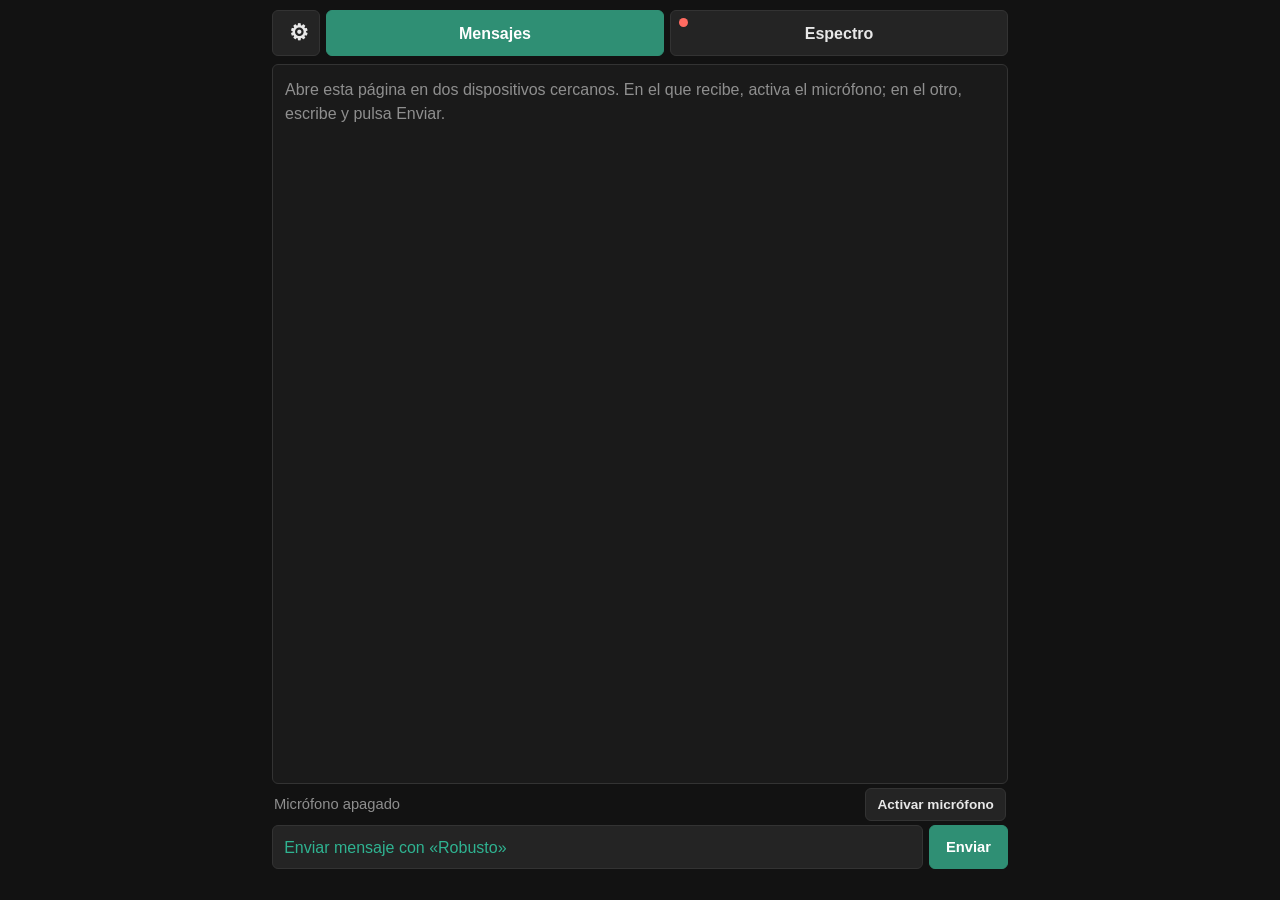
==== commit f56a6b88: "Web: Robusto como protocolo por defecto" ====
--- a/mi_version/web/index.html
+++ b/mi_version/web/index.html
@@ -7,7 +7,7 @@
   <meta name="description" content="SpaceWases: envía y recibe texto por sonido entre dispositivos cercanos, con el altavoz y el micrófono.">
   <meta name="theme-color" content="#141414">
   <title>SpaceWases</title>
-  <link rel="stylesheet" href="style.css?v=20261031b">
+  <link rel="stylesheet" href="style.css?v=20261031g">
 </head>
 <body>
   <div class="app">
@@ -58,7 +58,7 @@
       <fieldset class="setting">
         <legend>Protocolo de envío</legend>
         <div id="protocols" class="protocols"></div>
-        <p class="muted">Robusto aguanta mejor el ruido y el eco de la sala; Normal y Rápido son más cortos. El receptor reconoce los tres solo.</p>
+        <p class="muted">Robusto aguanta mejor el ruido, el eco y la distancia; Normal y Rápido tardan entre un 40 y un 50 % menos, para equipos cercanos. El receptor reconoce los tres solo.</p>
       </fieldset>
 
       <div class="setting">
@@ -109,6 +109,6 @@
     </section>
   </div>
 
-  <script type="module" src="app.js?v=20261031b"></script>
+  <script type="module" src="app.js?v=20261031g"></script>
 </body>
 </html>
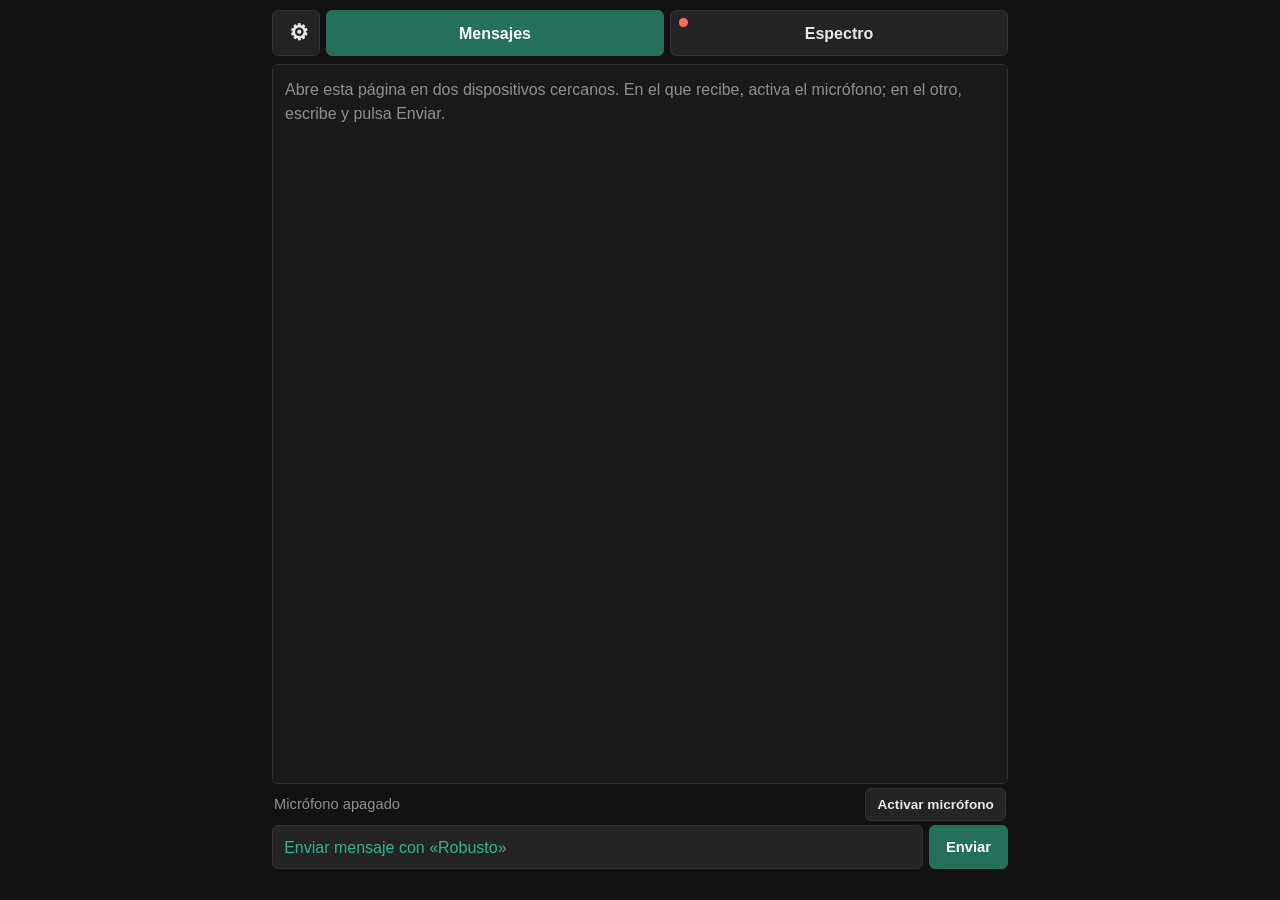
==== commit b25927c4: "Web: contraste suficiente en botones y pestana activa" ====
--- a/mi_version/web/index.html
+++ b/mi_version/web/index.html
@@ -7,7 +7,7 @@
   <meta name="description" content="SpaceWases: envía y recibe texto por sonido entre dispositivos cercanos, con el altavoz y el micrófono.">
   <meta name="theme-color" content="#141414">
   <title>SpaceWases</title>
-  <link rel="stylesheet" href="style.css?v=20261031g">
+  <link rel="stylesheet" href="style.css?v=20261031h">
 </head>
 <body>
   <div class="app">
@@ -109,6 +109,6 @@
     </section>
   </div>
 
-  <script type="module" src="app.js?v=20261031g"></script>
+  <script type="module" src="app.js?v=20261031h"></script>
 </body>
 </html>
--- a/mi_version/web/style.css
+++ b/mi_version/web/style.css
@@ -11,7 +11,7 @@
   --send: #f0d84a;
   --proto: #2fb391;
   --error: #ff6b61;
-  --accent: #2f8f74;
+  --accent: #23705b;
   --accent-ink: #ffffff;
   --focus: #f0d84a;
   --canvas: #0b0b0b;
